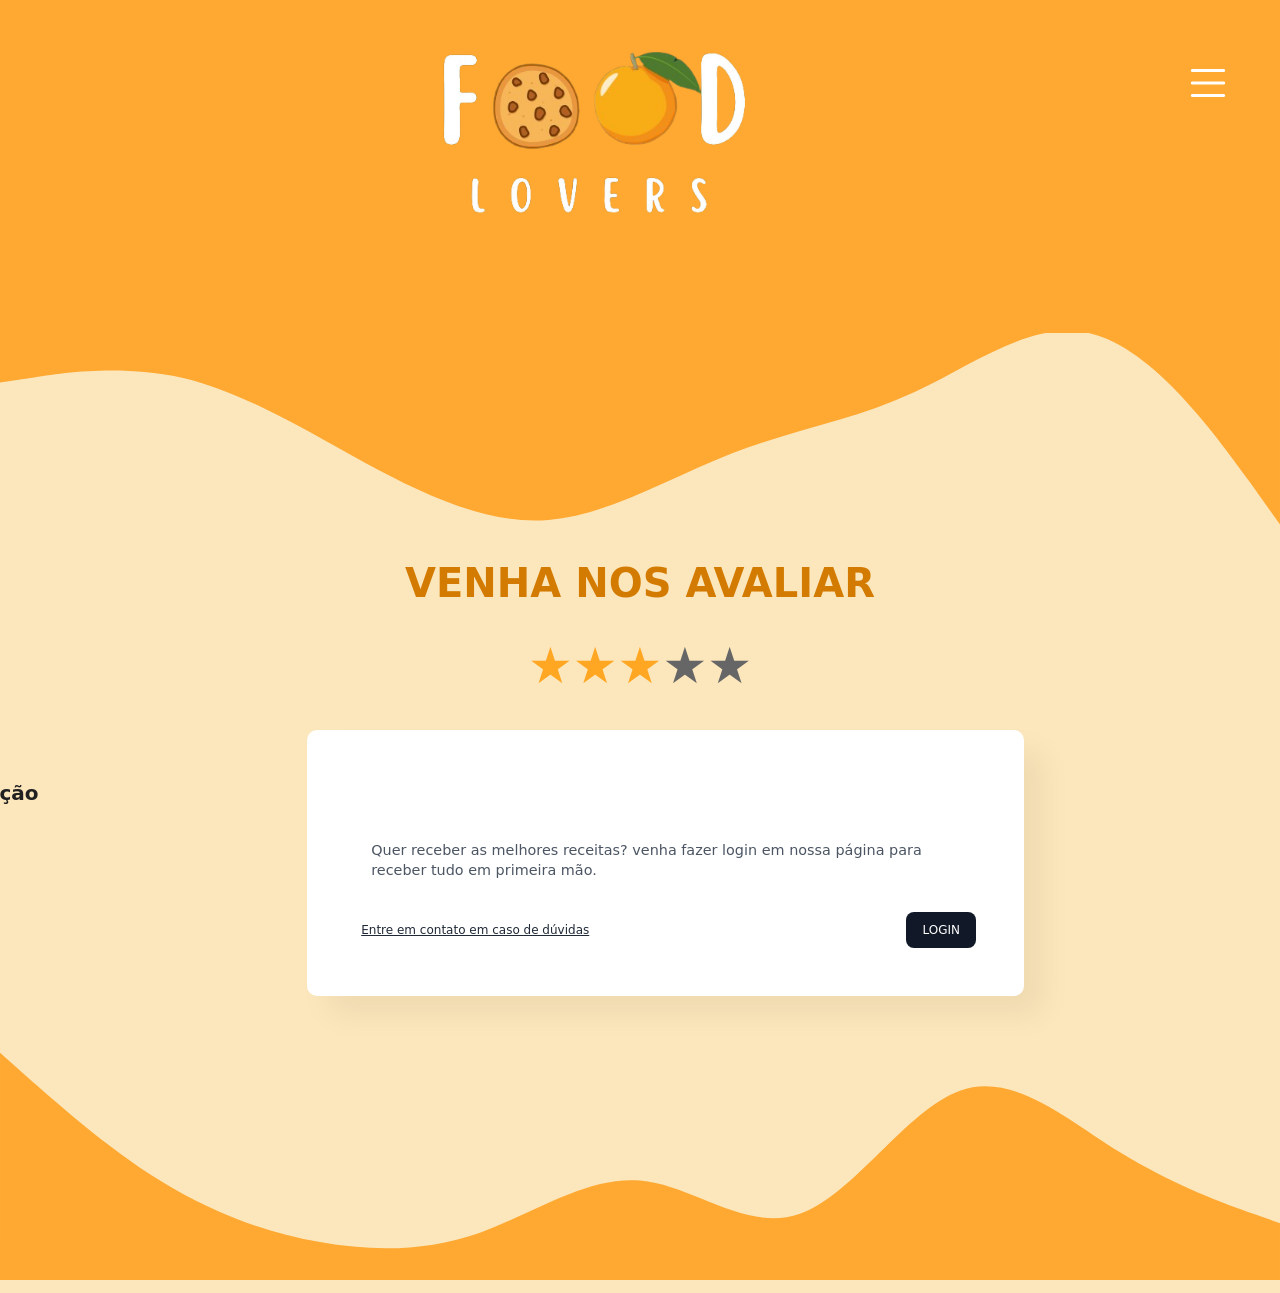
==== ava.html @ b25685c6 "a" ====
<!DOCTYPE html>
<html lang="en">

<head>
    <meta charset="UTF-8">
    <meta name="viewport" content="width=device-width, initial-scale=1.0">
    <link rel="stylesheet" href="css/food.css">
    <link href="https://cdn.jsdelivr.net/npm/bootstrap@5.3.2/dist/css/bootstrap.min.css" rel="stylesheet"
        integrity="sha384-T3c6CoIi6uLrA9TneNEoa7RxnatzjcDSCmG1MXxSR1GAsXEV/Dwwykc2MPK8M2HN" crossorigin="anonymous">
    <link rel="icon" type="image/x-icon" href="img/icone.png">
    <title>Food Lovers</title>
</head>

<body class="body">
    <div class="div1"><img src="img/logo2.png" class="logo">
        <button class="btn text-white menu" type="button" data-bs-toggle="offcanvas" data-bs-target="#staticBackdrop"
            aria-controls="staticBackdrop">
            <img src="img/menu.svg" alt="">
        </button>

        <div class="offcanvas offcanvas-start" style="background-color: #f19411;" data-bs-backdrop="static"
            tabindex="-1" id="staticBackdrop" aria-labelledby="staticBackdropLabel">
            <div class="offcanvas-header">
                <img class="user" src="img/login.png" alt="">
                <button type="button" class="btn-close" data-bs-dismiss="offcanvas" aria-label="Close"></button>
            </div>
            <div class="offcanvas-body">
                <div>
                    <a class="icon-link" style="text-decoration: none; color: rgb(255, 255, 255);" href="index.html">
                        <img src="img/home.svg" alt="">
                        <h4>HOME</h4>
                    </a><br><br>
                    <a class="icon-link" style="text-decoration: none; color: rgb(255, 255, 255);" href="sal.html">
                        <img src="img/sal.svg" alt="">
                        <h4>SALGADOS </h4>
                    </a><br><br>
                    <a class="icon-link" style="text-decoration: none; color: rgb(255, 255, 255);" href="doce.html">
                        <img src="img/doces.svg" alt="">
                        <h4>DOCES</h4>
                    </a><br><br>
                    <a class="icon-link" style="text-decoration: none; color: rgb(255, 255, 255);" href="login.html">
                        <img src="img/loginn.svg" alt="">
                        <h4>LOGIN</h4>
                    </a><br><br>
                    <a class="icon-link" style="text-decoration: none; color: rgb(255, 255, 255);" href="ava.html">
                        <img src="img/av.svg" alt="">
                        <h4>AVALIAÇÃO</h4>
                    </a>
<br><br>
                    <a class="icon-link" style="text-decoration: none; color: rgb(255, 255, 255);" href="grafico.html">
                        <img src="img/gr.svg" alt="">
                        <h4>DASHBOARD</h4>
                    </a>
                </div>
            </div>
        </div>
    </div>
    <img src="img/wave (17).svg" class="onda">
        <p class="cl text-center fs-1 fw-bold">VENHA NOS AVALIAR</p>

        <div class="container-star">


            <div class="rating">
                <input type="radio" id="star5" name="rate" value="5">
                <label for="star5" title="text"></label>
                <input type="radio" id="star4" name="rate" value="4">
                <label for="star4" title="text"></label>
                <input checked="" type="radio" id="star3" name="rate" value="3">
                <label for="star3" title="text"></label>
                <input type="radio" id="star2" name="rate" value="2">
                <label for="star2" title="text"></label>
                <input type="radio" id="star1" name="rate" value="1">
                <label for="star1" title="text"></label>
            </div>
    
        </div>
        <div class="cookie-card">
            <span class="title">🍪 Obrigada pela avaliação</span>
            <p class="description">Quer receber as melhores receitas? venha fazer login em nossa página para receber tudo em primeira mão.</p>
            <div class="actions">
                <button class="pref">
                    Entre em contato em caso de dúvidas
                </button>
                <button class="accept">
                    LOGIN
                </button>
            </div>
        </div>
  
    <img src="img/wave (19).svg" class="b">

    <script src="java/food.js"></script>
    <script src="https://cdn.jsdelivr.net/npm/bootstrap@5.3.2/dist/js/bootstrap.bundle.min.js"
        integrity="sha384-C6RzsynM9kWDrMNeT87bh95OGNyZPhcTNXj1NW7RuBCsyN/o0jlpcV8Qyq46cDfL"
        crossorigin="anonymous"></script>
</body>

</html>
---- css/food.css ----
html{
  overflow-x: hidden;
}
.body{
    background-color: #FCE6BB;
}
.div1{
width: 100%;
background-color: #ffa932;
margin-top: -1%;

}
.logo{
    width: 30%;
margin-left: 31%;
margin-top: -3%;
}
.onda{
    margin-top: -5%;
}
.banner{
    width: 25%;
    margin-left: 6%;
    border-radius: 6%;
    margin-top: 2%;
}
.user{
    width: 73%;
    margin-top: -10%;
    margin-left: 10%;
}
.menu{
margin-left: 30%;
color: white;
border: 1px;
border-color: white;
margin-top: -12%;
}
.inicio{
    color: #d37b00;
    margin-left: 33%;
}
.in{
  color: #d37b00;
  margin-left: 33%;
  margin-top: 5%;
}
.input__email {
    width: 70%;
    padding: 12px 18px;
    font-size: 16px;
    font-family: inherit;
    box-shadow: 0 0 0 1px #f8d9bf;
    border: none;
    border-radius: 25px;
    background-color: #fff5f5;
    transition: all .3s;
    margin-left: 17%;
  }
  
  .input__email::placeholder {
    color: #ceb297;
    font-size: 14px;
  }
  
  .input__email:focus {
    outline: none;
    box-shadow: 0 0 10px 1px #ee8c8c;
    border: none;
    transition: all .3s;
  }
  .ban{
    width: 80%;
    margin-top: 3%;
    margin-left: 10%;
  }
  .card {
    width: 75%;
    height: 45%;
    border-radius: 20px;
    background-color: #ceb297;
    position: relative;
    padding: 1.8rem;
    border: 2px solid #c3c6ce;
    transition: 0.5s ease-out;
    overflow: visible;
   margin-top: 8%;
   }
   
   .card-details {
    color: black;
    height: 100%;
    gap: .5em;
    display: grid;
    place-content: center;
   }
   
   .card-button {
    transform: translate(-50%, 125%);
    width: 30%;
    border-radius: 1rem;
    border: none;
    background-color: #f87400;
    color: #fff;
    font-size: 1rem;
    padding: .5rem 1rem;
    position: absolute;
    left: 50%;
    bottom: 0;
    opacity: 0;
    transition: 0.3s ease-out;
   }
   
   .text-body {
    color: rgb(134, 134, 134);
   }
   
   /*Text*/
   .text-title {
    font-size: 1.5em;
    font-weight: bold;
   }
   
   /*Hover*/
   .card:hover {
    border-color: #f89500;
    box-shadow: 0 4px 18px 0 rgba(0, 0, 0, 0.25);
   }
   
   .card:hover .card-button {
    transform: translate(-50%, 50%);
    opacity: 1;
   }
   .dis{
    display: flex;
    margin-top: 3%;
   }
   
.container-star{
  display: flex;
  justify-content: center;
}

.rating:not(:checked) > input {
  position: absolute;
  appearance: none;
}

.rating:not(:checked) > label {
  float: right;
  cursor: pointer;
  font-size: 50px;
  color: #666;
}

.rating:not(:checked) > label:before {
  content: '★';
}

.rating > input:checked + label:hover,
.rating > input:checked + label:hover ~ label,
.rating > input:checked ~ label:hover,
.rating > input:checked ~ label:hover ~ label,
.rating > label:hover ~ input:checked ~ label {
  color: #e58e09;
}

.rating:not(:checked) > label:hover,
.rating:not(:checked) > label:hover ~ label {
  color: #ff9e0b;
}

.rating > input:checked ~ label {
  color: #ffa723;
}
.cl{
  color:#d37b00 ;
}
.cookie-card {
  width: 56%;
  padding: 3rem;
  background-color: #fff;
  border-radius: 10px;
  box-shadow: 20px 20px 30px rgba(0, 0, 0, .05);
  margin-left: 24%;
  margin-top: 2%;
}

.title {
  font-weight: 600;
  color: rgb(55, 40, 31);
  font-size: 2rem;
}

.description {
  margin-top: 1rem;
  font-size: 0.900rem;
  line-height: 1.25rem;
  color: rgb(75 85 99);
  padding: 1rem;
}

.description a {
  --tw-text-opacity: 1;
  color: rgb(59 130 246);
}

.description a:hover {
  -webkit-text-decoration-line: underline;
  text-decoration-line: underline;
}

.actions {
  display: flex;
  align-items: center;
  justify-content: space-between;
  margin-top: 1rem;
  -moz-column-gap: 1rem;
  column-gap: 1rem;
  flex-shrink: 0;
}

.pref {
  font-size: 0.75rem;
  line-height: 1rem;
  color: rgb(31 41 55 );
  -webkit-text-decoration-line: underline;
  text-decoration-line: underline;
  transition: all .3s cubic-bezier(0.4, 0, 0.2, 1);
  border: none;
  background-color: transparent;
}

.pref:hover {
  color: rgb(156 163 175);
}

.pref:focus {
  outline: 2px solid transparent;
  outline-offset: 2px;
}

.accept {
  font-size: 0.75rem;
  line-height: 1rem;
  background-color: rgb(17 24 39);
  font-weight: 500;
  border-radius: 0.5rem;
  color: #fff;
  padding-left: 1rem;
  padding-right: 1rem;
  padding-top: 0.625rem;
  padding-bottom: 0.625rem;
  border: none;
  transition: all .15s cubic-bezier(0.4, 0, 0.2, 1);
}

.accept:hover {
  background-color: rgb(255, 157, 0);
}

.accept:focus {
  outline: 2px solid transparent;
  outline-offset: 2px;
}
.recipe-container {
  background-color:#ffa932;
  border-radius: 20px;
  box-shadow: 0 0 10px rgba(0, 0, 0, 0.2);
  max-width: 800px;
  margin: 20px auto;
  overflow: hidden;
}

.recipe-header {
  text-align: center;
  padding: 20px;
}

.recipe-header img {
  max-width: 100%;
  border-radius: 20px 20px 0 0;
}

.recipe-content {
  padding: 20px;
}

.recipe-title {
  font-size: 24px;
  font-weight: bold;
  margin: 0;
}

.recipe-ingredients {
  margin-top: 20px;
}

.recipe-instructions {
  margin-top: 20px;
}

buttons {
  --color: #ffc26d;
  font-family: inherit;
  display: inline-block;
  width: 8em;
  height: 2.6em;
  line-height: 2.5em;
  margin: 20px;
  position: relative;
  overflow: hidden;
  border: 2px solid var(--color);
  transition: color .5s;
  z-index: 1;
  font-size: 17px;
  border-radius: 30px !important;
  font-weight: 500;
  color: var(--color);
 }
 
 button:before {
  content: "";
  position: absolute;
  z-index: -1;
  background: var(--color);
  height: 150px;
  width: 200px;
  border-radius: 50%;
 }
 
 button:hover {
  color: #fff;
 }
 
 button:before {
  top: 100%;
  left: 100%;
  transition: all .7s;
 }
 
 button:hover:before {
  top: -30px;
  left: -30px;
 }
 
 button:active:before {
  background: #ff9500;
  transition: background 0s;
 }
 
/* login */
.form_container {
  width: fit-content;
  height: fit-content;
  display: flex;
  flex-direction: column;
  align-items: center;
  justify-content: center;
  gap: 10px;
  padding: 5px 100px 5px;
  background-color:  white;
  box-shadow: 0px 106px 42px rgba(0, 0, 0, 0.01),
    0px 59px 36px rgba(0, 0, 0, 0.05), 0px 26px 26px rgba(0, 0, 0, 0.09),
    0px 7px 15px rgba(0, 0, 0, 0.1), 0px 0px 0px rgba(0, 0, 0, 0.1);
  border-radius: 11px;
  font-family: "Inter", sans-serif;
  margin-left: 61% !important;
  margin-top: 3% !important;
}

.logo_container {
  box-sizing: border-box;
  width: 80px;
  height: 80px;
  background: linear-gradient(180deg, rgba(248, 248, 248, 0) 50%, #F8F8F888 100%);
  border: 1px solid #F7F7F8;
  filter: drop-shadow(0px 0.5px 0.5px #EFEFEF) drop-shadow(0px 1px 0.5px rgba(239, 239, 239, 0.5));
  border-radius: 11px;
}

.title_container {
  display: flex;
  flex-direction: column;
  align-items: center;
  justify-content: center;
  gap: 10px;
  margin-top: 17% !important;

}

.title {
  margin: -100%;
  font-size: 1.25rem;
  font-weight: 700;
  color: #212121;
 
}

.subtitle {
  font-size: 0.725rem;
  max-width: 80%;
  text-align: center;
  line-height: 1.1rem;
  color: #8B8E98
}

.input_container {
  width: 150%;
  height: fit-content;
  position: relative;
  display: flex;
  flex-direction: column;
  gap: 5px;
}

.icon {
  width: 20px;
  position: absolute;
  z-index: 99;
  left: 12px;
  bottom: 9px;
}

.input_label {
  font-size: 0.75rem;
  color: #8B8E98;
  font-weight: 600;
  margin-top: -5% !important;
}
.input_labelP {
  font-size: 0.75rem;
  color: #8B8E98;
  font-weight: 600;
 
}

.input_field {
  width: auto;
  height: 40px;
  padding: 0 0 0 40px;
  border-radius: 7px;
  outline: none;
  border: 1px solid #e5e5e5;
  filter: drop-shadow(0px 1px 0px #efefef)
    drop-shadow(0px 1px 0.5px rgba(239, 239, 239, 0.5));
  transition: all 0.3s cubic-bezier(0.15, 0.83, 0.66, 1);
}

.input_field:focus {
  border: 1px solid transparent;
  box-shadow: 0px 0px 0px 2px #242424;
  background-color: transparent;
}

.sign-in_btn {
  width: 115%;
  height: 40px;
  border: 0;
  background: #ffa932 !important;
  border-radius: 7px;
  outline: none;
  color: #ffffff;
  cursor: pointer;
}

.sign-in_ggl {
  width: 115%;
  height: 40px;
  display: flex;
  align-items: center;
  justify-content: center;
  gap: 10px;
  background: #ffffff;
  border-radius: 7px;
  outline: none;
  color: #242424;
  border: 1px solid #e5e5e5;
  filter: drop-shadow(0px 1px 0px #efefef)
    drop-shadow(0px 1px 0.5px rgba(239, 239, 239, 0.5));
  cursor: pointer;
}

.sign-in_apl {
  width: 115%;
  height: 40px;
  display: flex;
  align-items: center;
  justify-content: center;
  gap: 10px;
  background: #212121;
  border-radius: 7px;
  outline: none;
  color: #ffffff;
  border: 1px solid #e5e5e5;
  filter: drop-shadow(0px 1px 0px #efefef)
    drop-shadow(0px 1px 0.5px rgba(239, 239, 239, 0.5));
  cursor: pointer;
}

.separator {
  width: 100%;
  display: flex;
  align-items: center;
  justify-content: center;
  gap: 30px;
  color: #8B8E98;
}

.separator .line {
  display: block;
  width: 100%;
  height: 1px;
  border: 0;
  background-color: #e8e8e8;
}

.note {
  font-size: 0.75rem;
  color: #8B8E98;
  text-decoration: underline;
}
.batata{
  margin-top: -37%;
  width: 30%;
  margin-left: 5%;
}
.botaoChose{
  background: #ffa932 !important;
}

/* dashboard */

.graficoSalgado{
  width: 20%;
margin-left: 4%;

}
.quantidadeSalgado{
  width: 40%;
  margin-top: -20% ;
  margin-left: 4%;

}
.graficoDoce{
  width: 20%;
margin-left: 57%;
margin-top: -53% ;

}
.quantidadeDoce{
  width: 40%;
  margin-top: -29% ;
margin-left: 57%;

}

/* salgados */
body {
font-family: Arial, sans-serif;
background-color: #f3f3f3;
margin: 0;
padding: 0;
}

.recipe-container {
background-color:#ffa932;
border-radius: 20px;
box-shadow: 0 0 10px rgba(0, 0, 0, 0.2);
max-width: 800px;
margin: 20px auto;
overflow: hidden;
}

.recipe-header {
text-align: center;
padding: 20px;
}

.recipe-header img {
max-width: 100%;
border-radius: 20px 20px 0 0;
}

.recipe-content {
padding: 20px;
}

.recipe-title {
font-size: 24px;
font-weight: bold;
margin: 0;
}

.recipe-ingredients {
margin-top: 20px;
}

.recipe-instructions {
margin-top: 20px;
}

.button {
--color: #ffc26d;
font-family: inherit;
display: inline-block;
width: 8em;
height: 2.6em;
line-height: 2.5em;
margin: 20px;
position: relative;
overflow: hidden;
border: 2px solid var(--color);
transition: color .5s;
z-index: 1;
font-size: 17px;
border-radius: 30px !important;
font-weight: 500;
color: var(--color);
}

.button:before {
content: "";
position: absolute;
z-index: -1;
background: var(--color);
height: 150px;
width: 200px;
border-radius: 50%;
}

.button:hover {
color: #fff;
}

.button:before {
top: 100%;
left: 100%;
transition: all .7s;
}

.button:hover:before {
top: -30px;
left: -30px;
}

.button:active:before {
background: #ff9500;
transition: background 0s;
}

.imgsalsicha{
width: 80%;

}
.imghamburguer{
width: 70%;
}
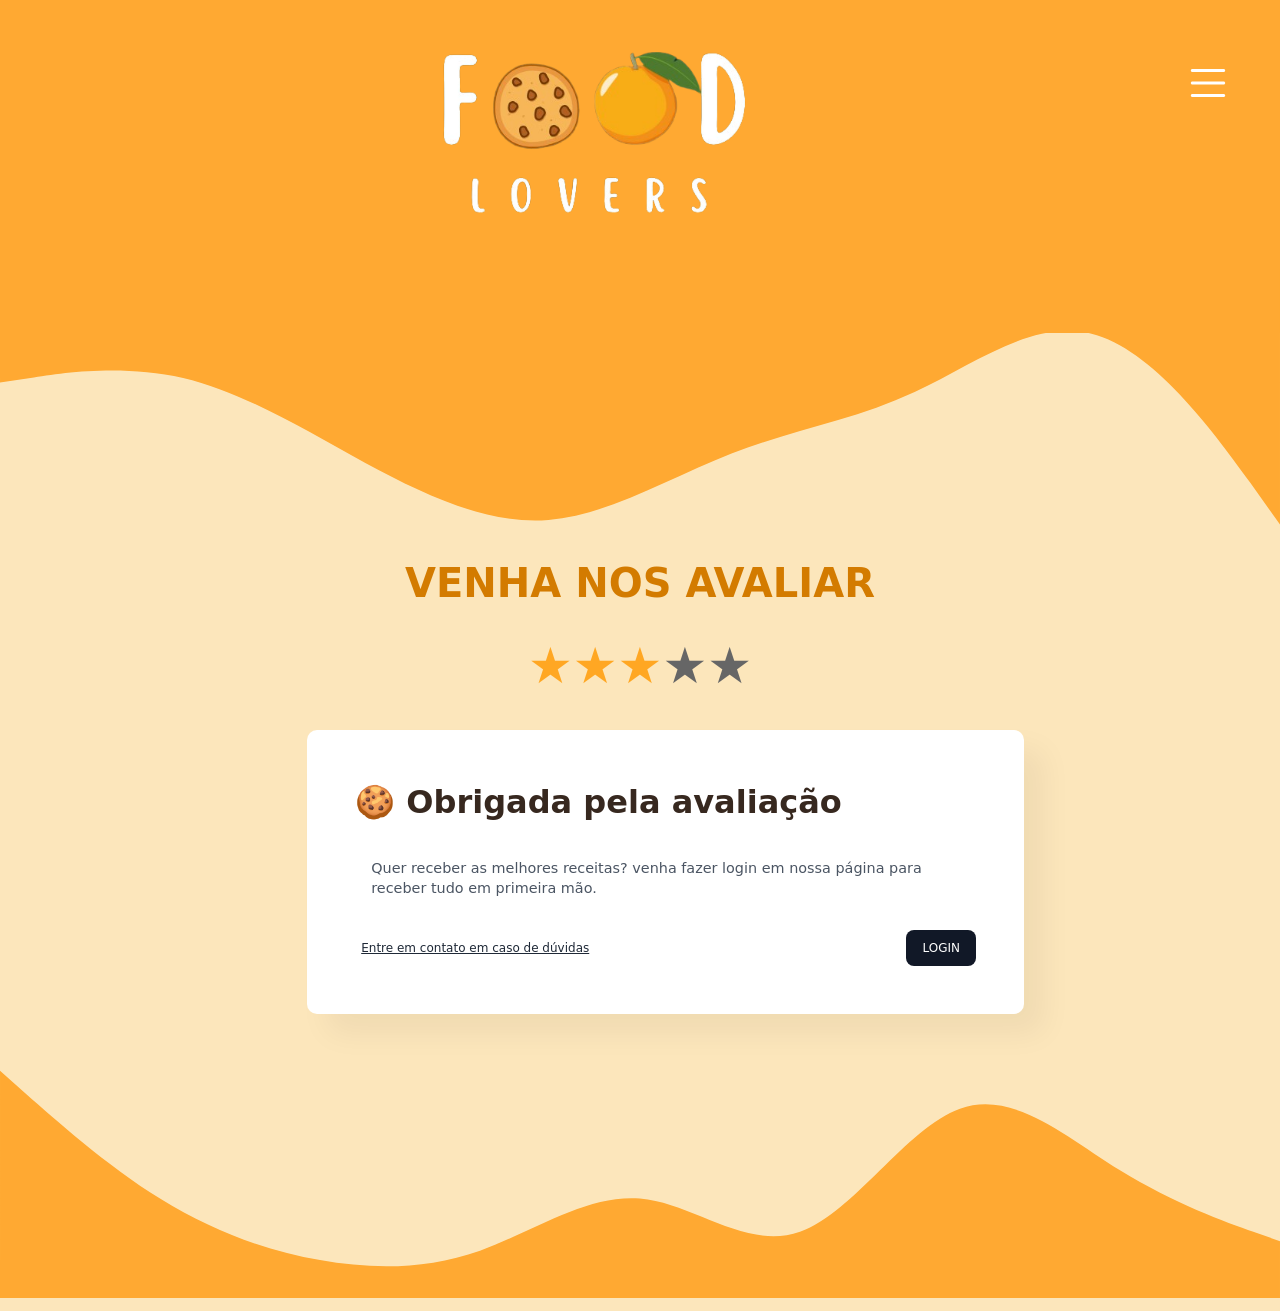
==== commit 8601b226: "segundocomit" ====
--- a/ava.html
+++ b/ava.html
@@ -30,11 +30,11 @@
                         <img src="img/home.svg" alt="">
                         <h4>HOME</h4>
                     </a><br><br>
-                    <a class="icon-link" style="text-decoration: none; color: rgb(255, 255, 255);" href="sal.html">
+                    <a class="icon-link" style="text-decoration: none; color: rgb(255, 255, 255);" href="salgados.html">
                         <img src="img/sal.svg" alt="">
                         <h4>SALGADOS </h4>
                     </a><br><br>
-                    <a class="icon-link" style="text-decoration: none; color: rgb(255, 255, 255);" href="doce.html">
+                    <a class="icon-link" style="text-decoration: none; color: rgb(255, 255, 255);" href="docesre.html">
                         <img src="img/doces.svg" alt="">
                         <h4>DOCES</h4>
                     </a><br><br>
@@ -76,15 +76,15 @@
     
         </div>
         <div class="cookie-card">
-            <span class="title">🍪 Obrigada pela avaliação</span>
+            <span class="titles">🍪 Obrigada pela avaliação</span>
             <p class="description">Quer receber as melhores receitas? venha fazer login em nossa página para receber tudo em primeira mão.</p>
             <div class="actions">
                 <button class="pref">
                     Entre em contato em caso de dúvidas
                 </button>
-                <button class="accept">
+              <a href="login.html">  <button class="accept">
                     LOGIN
-                </button>
+                </button></a>
             </div>
         </div>
   
--- a/css/food.css
+++ b/css/food.css
@@ -186,7 +186,7 @@
   margin-top: 2%;
 }
 
-.title {
+.titles {
   font-weight: 600;
   color: rgb(55, 40, 31);
   font-size: 2rem;
@@ -655,4 +655,16 @@
 }
 .imghamburguer{
 width: 70%;
+}
+.card {
+  width: 25rem;
+}
+
+.card-body{
+  color: FCE6BB;
+}
+
+.card-img-top {
+  width: 200px;
+  height: 220px;
 }
